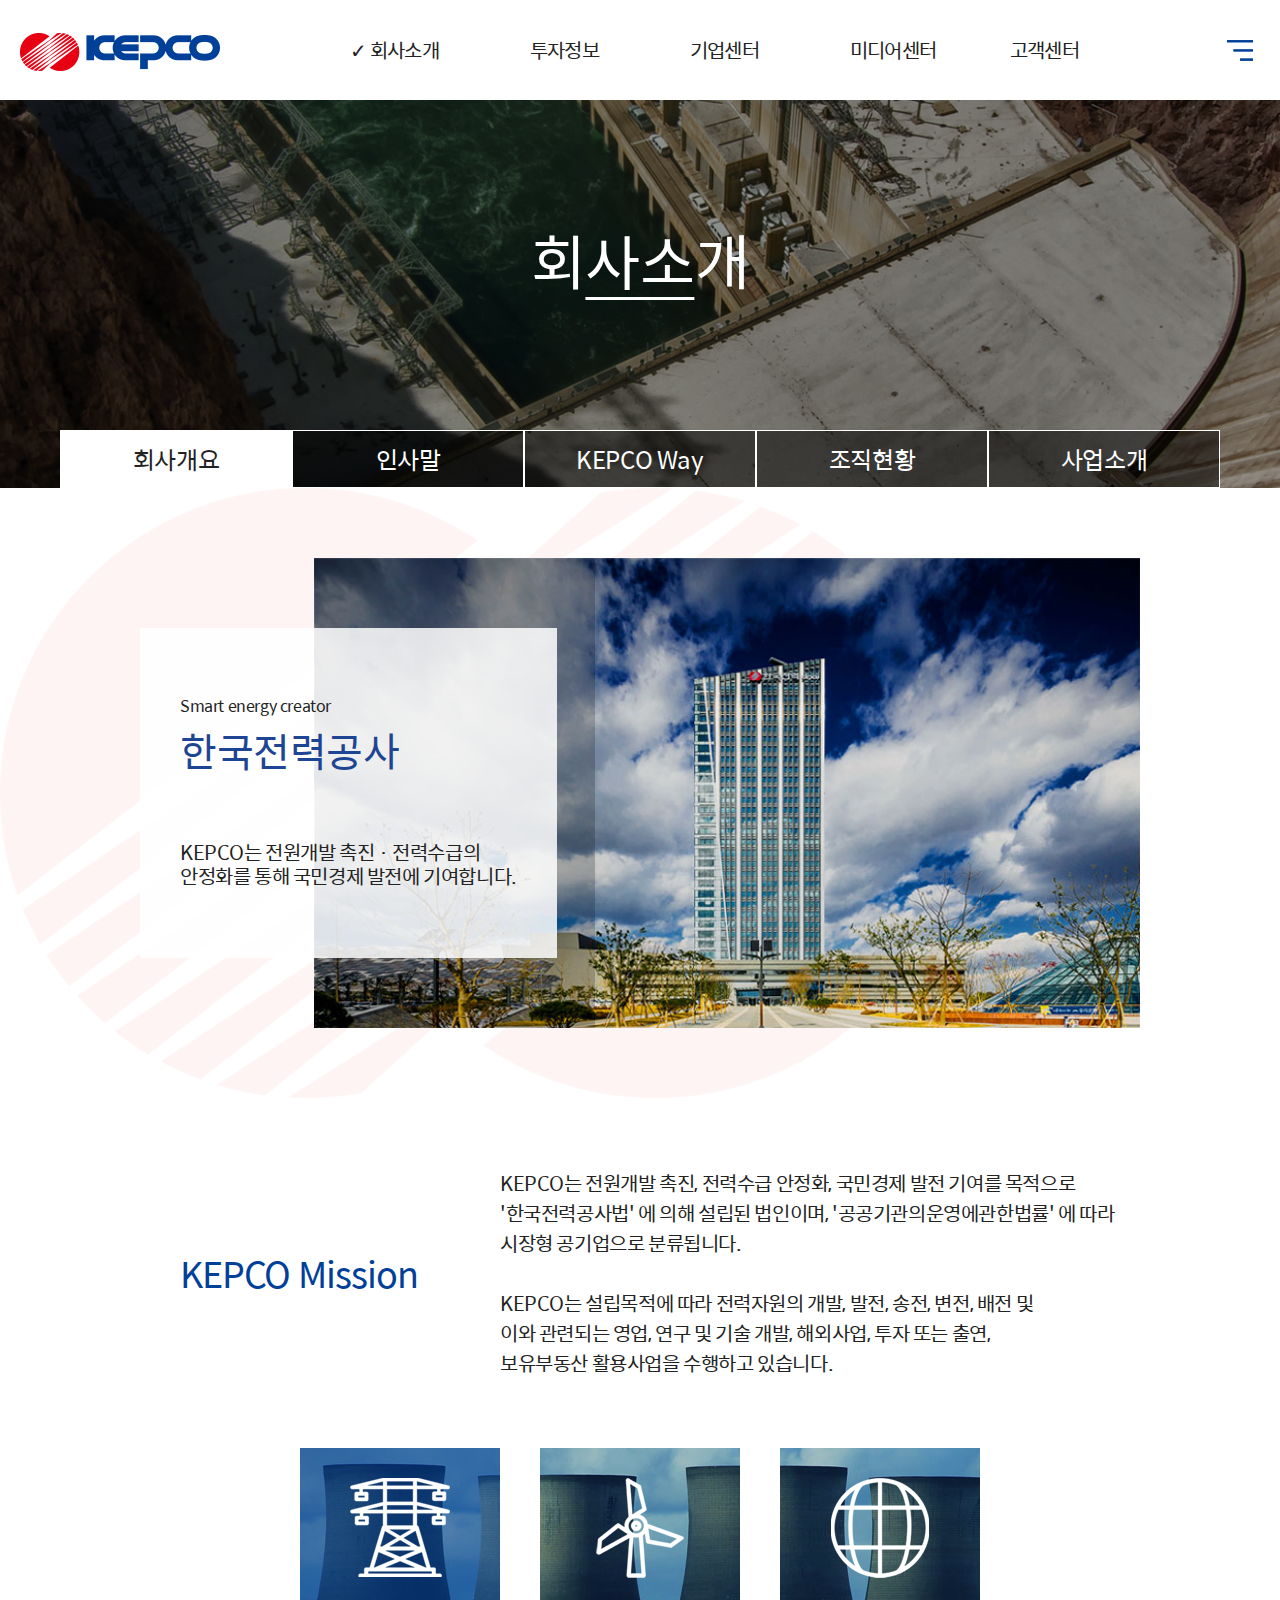
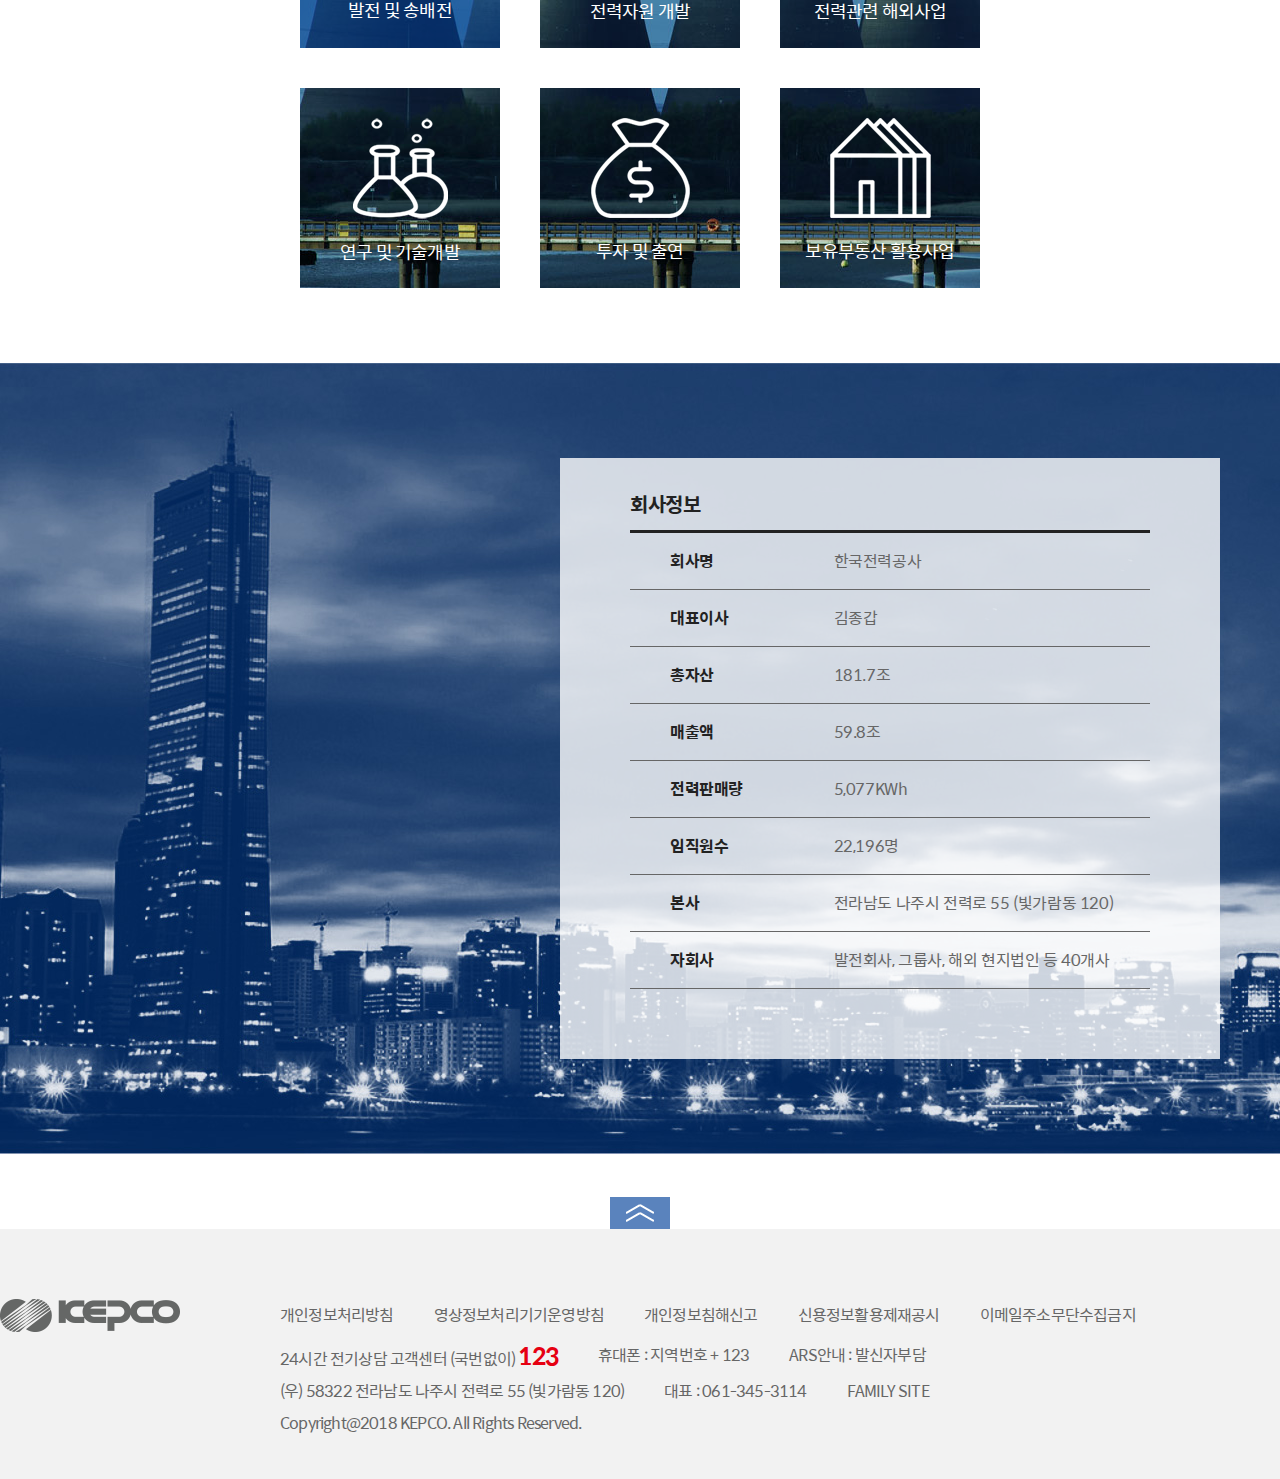
==== about.html @ 369955fd "서브페이지 추가" ====
<!doctype html>
<html>

<head>
    <meta charset="utf-8">
    <meta http-equiv="X-UA-Compatible" content="IE=edge">
    <meta name="description" content="">
    <meta name="viewport" content="width=device-width, initial-scale=1">
    <title>회사개요</title>
    <link rel="shortcut icon" href="img/fa.ico">
    <script src="https://ajax.googleapis.com/ajax/libs/jquery/3.3.1/jquery.min.js"></script>
    <script src="js/about.js"></script>
    <link rel="stylesheet" href="css/reset.css">
    <link rel="stylesheet" href="css/about.css">
</head>

<body>
    <div class="wrap">
        <header>
            <div class="header_wrap">
                <div class="header">
                    <h1 class="logo">
                        <a href="index.html"><img src="img/logo.png" alt="logo"></a>
                    </h1>
                    <ul class="gnb menu">
                        <li class="gnb_item linked_gnb"><a href="about.html">회사소개</a></li>
                        <li class="gnb_item"><a href="#this">투자정보</a></li>
                        <li class="gnb_item"><a href="#this">기업센터</a></li>
                        <li class="gnb_item"><a href="#this">미디어센터</a></li>
                        <li class="gnb_item"><a href="#this">고객센터</a></li>
                    </ul>
                    <a href="#this" class="login_open">로그인열기</a>
                    <ul class="login_menu">
                        <li><a href="#this">Sign In</a></li>
                        <li><a href="#this">Sign Up</a></li>
                        <li>
                            <input type="text">
                            <a href="#this" class="login_search">검색버튼</a>
                        </li>
                    </ul>
                </div>
                <!--.header-->
            </div>
            <!--header_wrap-->
            <ul class="sub_menu menu">
                <li class="sub_menu_container">
                    <ul class="sub_menu_list">
                        <li class="linked"><a href="about.html">회사개요</a></li>
                        <li><a href="#this">인사말</a></li>
                        <li><a href="#this">KEPCO Way</a></li>
                        <li><a href="#this">조직현황</a></li>
                        <li class="linked"><a href="business.html">사업소개</a></li>
                    </ul>
                    <ul class="sub_menu_list">
                        <li><a href="#this">IR정보</a></li>
                        <li><a href="#this">주식정보</a></li>
                        <li><a href="#this">재무정보</a></li>
                        <li><a href="#this">경영공시</a></li>
                    </ul>
                    <ul class="sub_menu_list">
                        <li><a href="#this">기술지원</a></li>
                        <li><a href="#this">기술이전</a></li>
                        <li><a href="#this">설계공모</a></li>
                        <li><a href="#this">에너지밸리</a></li>
                        <li><a href="#this">동반성장</a></li>
                    </ul>
                    <ul class="sub_menu_list">
                        <li><a href="#this">전시/관람</a></li>
                        <li><a href="#this">미디어자료</a></li>
                        <li><a href="#this">스포츠</a></li>
                        <li><a href="#this">공모전</a></li>
                        <li><a href="#this">PR</a></li>
                    </ul>
                    <ul class="sub_menu_list">
                        <li><a href="#this">공지사항</a></li>
                        <li><a href="#this">문의하기</a></li>
                        <li><a href="#this">정보공개</a></li>
                    </ul>
                </li>
            </ul>
            <!--sub_menu-->
        </header>

        <section>
            <div class="company_menu">
                <h2>
                    회사소개
                </h2>
                <ul class="lnb">
                    <li><a href="about.html">회사개요</a></li>
                    <li><a href="#this">인사말</a></li>
                    <li><a href="#this">KEPCO Way</a></li>
                    <li><a href="#this">조직현황</a></li>
                    <li><a href="business.html">사업소개</a></li>
                </ul>
            </div>
            <!--company_menu-->

            <div class="about">
                <div class="about_bg">
                    <div class="about_info">
                        <p class="about_subtitle">Smart energy creator</p>
                        <h3 class="about_title">
                            한국전력공사
                        </h3>
                        <p class="about_txt">
                            KEPCO는 전원개발 촉진 · 전력수급의 <br> 안정화를 통해 국민경제 발전에 기여합니다.
                        </p>
                    </div>
                    <!--info-->
                </div>
                <!--about_bg-->
            </div>
            <!--about-->

            <div class="mission">
                <div class="mission_left">
                    <h3>
                        KEPCO Mission
                    </h3>
                </div>
                <!--left-->
                <div class="mission_right">
                    <p>
                        KEPCO는 전원개발 촉진, 전력수급 안정화, 국민경제 발전 기여를 목적으로 <br> '한국전력공사법' 에 의해 설립된 법인이며, '공공기관의운영에관한법률' 에 따라 <br> 시장형 공기업으로 분류됩니다. <br>
                        <br> KEPCO는 설립목적에 따라 전력자원의 개발, 발전, 송전, 변전, 배전 및 <br> 이와 관련되는 영업, 연구 및 기술 개발, 해외사업, 투자 또는 출연, <br> 보유부동산 활용사업을 수행하고 있습니다.
                    </p>
                </div>
                <!--right-->
            </div>
            <!--mission-->

            <div class="content">
                <div class="move"></div>
                <ul class="content_top">
                    <li>
                        <a href="#this">
                            <img src="img/sub/mission_icon1.png" alt="발전및송배전">
                            <p class="content_txt">발전 및 송배전</p>
                        </a>
                    </li>
                    <li>
                        <a href="#this">
                            <img src="img/sub/mission_icon2.png" alt="전력자원개발">
                            <p class="content_txt">전력자원 개발</p>
                        </a>
                    </li>
                    <li>
                        <a href="#this">
                            <img src="img/sub/mission_icon3.png" alt="전력관련 해외사업">
                            <p class="content_txt">전력관련 해외사업</p>
                        </a>
                    </li>
                </ul>
                <!--content_top-->
                <ul class="content_bottom">
                    <li>
                        <a href="#this">
                            <img src="img/sub/mission_icon4.png" alt="연구 및 기술개발">
                            <p class="content_txt">연구 및 기술개발</p>
                        </a>
                    </li>
                    <li>
                        <a href="#this">
                            <img src="img/sub/mission_icon5.png" alt="투자 및 출연">
                            <p class="content_txt">투자 및 출연</p>
                         </a>
                    </li>
                    <li>
                        <a href="#this">
                            <img src="img/sub/mission_icon6.png" alt="보유부동산 활용사업">
                            <p class="content_txt">보유부동산 활용사업</p>
                        </a>
                    </li>
                </ul>
                <!--content_bottom-->


                <ul class="content_top_bg">
                    <li></li>
                    <li></li>
                    <li></li>
                </ul>
                <!--content_top-->
                <ul class="content_bottom_bg">
                    <li></li>
                    <li></li>
                    <li></li>
                </ul>
                <!--content_bottom-->
            </div>
            <!--content-->
            
            <div class="info">
                <div class="info_container">
                    <div class="info_content">
                        <h3 class="info_title">
                            회사정보
                        </h3>
                        <ul class="info_list">
                            <li>
                                <span class="info_list_name">회사명</span>
                                <span class="info_list_txt">한국전력공사</span>
                            </li>
                            <li>
                                <span class="info_list_name">대표이사</span>
                                <span class="info_list_txt">김종갑</span>
                            </li>
                            <li>
                                <span class="info_list_name">총자산</span>
                                <span class="info_list_txt">181.7조</span>
                            </li>
                            <li>
                                <span class="info_list_name">매출액</span>
                                <span class="info_list_txt">59.8조</span>
                            </li>
                            <li>
                                <span class="info_list_name">전력판매량</span>
                                <span class="info_list_txt">5,077KWh</span>
                            </li>
                            <li>
                                <span class="info_list_name">임직원수</span>
                                <span class="info_list_txt">22,196명</span>
                            </li>
                            <li>
                                <span class="info_list_name">본사</span>
                                <span class="info_list_txt">전라남도 나주시 전력로 55 (빛가람동 120)</span>
                            </li>
                            <li>
                                <span class="info_list_name">자회사</span>
                                <span class="info_list_txt">발전회사, 그룹사, 해외 현지법인 등 40개사</span>
                            </li>
                        </ul>
                    </div><!--content-->
                </div><!--contanier-->
            </div><!--info-->
        </section>
        <!--sectoin-->
        
        <footer>
            <div class="family">
                <div class="family_container">
                    <div class="family_top">
                        <h3 class="family_title">전력그룹사</h3>
                        <ul class="family_list">
                            <li><a href="#this" class="family_item">한국수력원자력㈜</a></li>
                            <li><a href="#this" class="family_item">한국남동발전㈜</a></li>
                            <li><a href="#this" class="family_item">한국중부발전㈜</a></li>
                            <li><a href="#this" class="family_item">한국서부발전㈜</a></li>
                            <li><a href="#this" class="family_item">한국남부발전㈜</a></li>
                            <li><a href="#this" class="family_item">한국동서발전㈜</a></li>
                            <li><a href="#this" class="family_item">한전KDN㈜</a></li>
                        </ul>
                        <ul class="family_list">
                            <li><a href="#this" class="family_item">한국전력기술㈜</a></li>
                            <li><a href="#this" class="family_item">한전KPS㈜</a></li>
                            <li><a href="#this" class="family_item">한전원자력원료㈜</a></li>
                            <li><a href="#this" class="family_item">한전산업개발㈜</a></li>
                            <li><a href="#this" class="family_item">한전병원</a></li>
                            <li><a href="#this" class="family_item">KNGS</a></li>
                        </ul>
                    </div>
                    <div class="family_bottom">
                        <h3 class="family_title">관련사이트</h3>
                        <ul class="family_list">
                            <li><a href="#this" class="family_item">비상임이사경영정보</a></li>
                            <li><a href="#this" class="family_item">전력연구원</a></li>
                            <li><a href="#this" class="family_item">인재개발원</a></li>
                            <li><a href="#this" class="family_item">한전아트센터</a></li>
                            <li><a href="#this" class="family_item">KEPCO스포츠단</a></li>
                            <li><a href="#this" class="family_item">전우회</a></li>
                        </ul>
                    </div>
                    <!--bottom-->
                    <a href="#this" class="family_close">패밀리사이트 닫기</a>
                </div>
                <!--cont-->
            </div>
            <!--family-->
            <div class="footer_contanier">
                <a href="#this" class="family_open">패밀리사이트 열기</a>
                <h3 class="ft_logo"><img src="img/ft_logo.png" alt="footer_logo"></h3>
                <div class="ft_info">
                    <ul class="ft_top">
                        <li class="ft_item"><a href="#this">개인정보처리방침</a></li>
                        <li class="ft_item"><a href="#this">영상정보처리기기운영방침</a></li>
                        <li class="ft_item"><a href="#this">개인정보침해신고</a></li>
                        <li class="ft_item"><a href="#this">신용정보활용제재공시</a></li>
                        <li class="ft_item"><a href="#this">이메일주소무단수집금지</a></li>
                    </ul>
                    <div class="ft_bottom">
                        <ul class="ft_bottom_list">
                            <li class="ft_item">
                                24시간 전기상담 고객센터 (국번없이) <span>123</span>
                            </li>
                            <li class="ft_item">
                                휴대폰 : 지역번호 + 123
                            </li>
                            <li class="ft_item">
                                ARS안내 : 발신자부담
                            </li>
                        </ul>
                        <ul class="ft_bottom_list">
                            <li class="ft_item">
                                (우) 58322 전라남도 나주시 전력로 55 (빛가람동 120)
                            </li>
                            <li class="ft_item">
                                대표 : 061-345-3114
                            </li>
                            <li class="ft_item">
                                <a href="#this" class="family_site">FAMILY SITE</a>
                            </li>
                        </ul>
                        <p class="ft_copy">Copyright@2018 KEPCO. All Rights Reserved.</p>
                    </div>
                </div>
            </div>
            <!--footer_cont-->
        </footer>
    </div>
    <!--wrap-->

</body>

</html>
---- css/about.css ----
@font-face {
    font-family: 'BMYEONSUNG';
    src: url('https://cdn.jsdelivr.net/gh/projectnoonnu/noonfonts_one@1.0/BMYEONSUNG.woff') format('woff');
    font-weight: normal;
    font-style: normal;
}

@font-face {
    font-family: Spoqa Han Sans;
    font-weight: 200;
    src: url('../font/Spoqa Han Sans Thin.woff2') format('woff2'),
    url('../font/Spoqa Han Sans Thin.woff') format('woff'),
    url('../font/Spoqa Han Sans Thin.ttf') format('truetype');
}

@font-face {
    font-family: Spoqa Han Sans;
    font-weight: 300;
    src: url('../font/Spoqa Han Sans Light.woff2'),
    url('../font/Spoqa Han Sans Light.woff'),
    url('../font/Spoqa Han Sans Light.ttf');
}

@font-face {
    font-family: Spoqa Han Sans;
    font-weight: 500;
    src: url('../font/Spoqa Han Sans Regular.woff2'),
    url('../font/Spoqa Han Sans Regular.woff'),
    url('../font/Spoqa Han Sans Regular.ttf');
}

@font-face {
    font-family: Spoqa Han Sans;
    font-weight: 700;
    src: url('../font/Spoqa Han Sans Bold.woff2'),
    url('../font/Spoqa Han Sans Bold.woff'),
    url('../font/Spoqa Han Sans Bold.ttf');
}


/*reset*/

a {
    text-decoration: none;
}

img {
    max-width: 100%;
}

body {
    width: 100%;
    font-family: 'Spoqa Han Sans';
    font-weight: 500;
}

/*header*/
header {
    width: 100%;
    height: 100px;
    background: #fff;
    -webkit-box-shadow: 0px 2px 2px #999;
    box-shadow: 0px 2px 2px #999;
}

.header_wrap {
    margin: 0 auto;
    width: 1280px;
    height: 100%;
}

.header {
    padding: 0px 20px;
    width: 1280px;
    height: 100px;
    line-height: 100px;
    text-align: center;
    position: relative;
    letter-spacing: -0.05em;
}

.header::after {
    display: block;
    clear: both;
    content: '';
}

.logo {
    float: left;
    margin-right: 150px;
    width: 200px;
}

.gnb {
    float: left;
}

.gnb::after {
    display: block;
    clear: both;
    content: '';
}

.gnb_item {
    float: left;
    width: 100px;
    text-align: left;
    margin-left: 60px;
    font-size: 20px;
    font-weight: 500;
    position: relative;
}

.gnb_item:first-child {
    margin-left: 0;
}

.gnb_item a {
    display: inline-block;
    width: 100%;
}

.login_open {
    width: 40px;
    height: 40px;
    float: right;
    margin-top: 30px;
    text-indent: -9999px;
    background: url(../img/gnb_btn.png) no-repeat center center;
}

.login_close {
    background: url(../img/gnb_close.png) no-repeat center center;
}

.login_menu {
    position: absolute;
    width: 160px;
    top: 100%;
    right: 20px;
    line-height: 14px;
    background: rgba(1, 64, 153, 0.6);
    text-align: right;
    padding: 0px 16px 16px;
    font-size: 14px;
    color: white;
    z-index: 150;
    display: none;
}

.login_menu li {
    margin-top: 16px;
}

.login_menu li input {
    width: 85px;
    font-size: 12px;
    border-radius: 5px;
    border: none;
    padding: 2px 5px;
    float: left;
    color: #222;
    -webkit-transition: .3s;
    -o-transition: .3s;
    transition: .3s;
}
.login_menu li input:focus {
    -webkit-box-shadow: 0px 0px 8px #eaf3ff;
            box-shadow: 0px 0px 8px #eaf3ff;
}

.login_search {
    display: inline-block;
    width: 16px;
    height: 16px;
    text-indent: -9999px;
    color: transparent;
    background: url(../img/search.png) no-repeat center center/contain;
}

.sub_menu {
    width: 100%;
    background: rgba(230, 0, 18, 0.4);
    color: white;
    font-size: 16px;
    letter-spacing: -0.05em;
    display: none;
    position: fixed;
    z-index: 100;
}

.sub_menu_container {
    width: 1280px;
    margin: 0 auto;
    padding: 40px 0px 40px 370px;

}

.sub_menu_container::after {
    content: '';
    display: block;
    clear: both;
}

.sub_menu_list {
    float: left;
    margin-right: 60px;
    width: 100px;
}

.sub_menu_list:last-child {
    margin-right: 0px;
}

.sub_menu_list li {
    padding-left: 4px;
    margin-top: 20px;
    position: relative;
}

.sub_menu_list li::after {
    content: '';
    width: 80%;
    height: 2px;
    max-width: 0;
    background: white;
    position: absolute;
    top: 120%;
    left: 4px;
    z-index: 150;
    -webkit-transition: .4s;
    -o-transition: .4s;
    transition: .4s;
}

.sub_menu_list li:hover::after {
    max-width: 100%;

}

.sub_menu_list li:first-child {
    margin-top: 0px;
}
/*header end*/


/*section*/

section {
    width: 100%;
    letter-spacing: -0.025em;
}
.company_menu {
    width: 100%;
    background: url(../img/sub/company_bg.jpg) no-repeat center center / cover;
    color: white;
    padding-top: 130px;
    text-align: center;
    position: relative;
    z-index: 1;
}
.company_menu::before {
    content: '';
    position: absolute;
    top: 0;
    bottom: 0;
    right: 0;
    left: 0;
    background: rgba(0, 0, 0, 0.4);
    z-index: -1;
}
.company_menu h2 {
    font-size: 60px;
    margin-bottom: 140px;
    display: inline-block;
    position: relative;
    z-index: 10;
}
.company_menu h2::before {
    content: '';
    position: absolute;
    width: 50%;
    height: 3px;
    background: white;
    bottom: -10px;
    left: 50%;
    -webkit-transform: translateX(-50%);
        -ms-transform: translateX(-50%);
            transform: translateX(-50%);
}

.lnb {
    width: 1160px;
    margin: 0 auto;
    font-size: 24px;
}
.lnb::after {
    content: '';
    display: block;
    clear: both;
}
.lnb li {
    float: left;
    width: 232px;
    text-align: center;
}
.lnb li a {
    display: block;
    padding: 16px 0px;
    background: rgba(0,0,0,.5);
    border: 1px solid white;
    -webkit-transition: .5s;
    -o-transition: .5s;
    transition: .5s;
}
.lnb li a:hover {
    color: #222;
    background: white;
}
.lnb li:first-child a {
    color: #222;
    background: white;
}

.linked_gnb::before {
    content:'\2713';
    position: absolute;
    top: 0;
    left: -20px;
}
.linked::before {
    content:'\2713';
    position: absolute;
    top: 0;
    left: -10px;
}



/*about*/

.about {
    color: #222;
    background: url(../img/sub/about_logo_bg.png) no-repeat top left / contain;
    padding: 70px 0px;
}
.about_bg {
    width: 1000px;
    margin: 0 auto;
    padding: 70px 0px;
    background: url(../img/sub/about_bg.jpg) no-repeat top right/contain;
    position:relative;
    z-index: 1;
}
.about_bg::after {
    content: '';
    width: 280px;
    height: 100%;
    position: absolute;
    top: 0;
    left: 175px;
    background: rgba(0, 0, 0, 0.2);
    z-index: -1;
}

.about_info {
    display: inline-block;
    padding: 70px 40px;
    background: rgba(255, 255, 255, 0.85);
    text-align: left;
    font-family: 'Spoqa Han Sans';
}

.about_title {
    font-size: 40px;
    color: #1d4593;
    margin-bottom: 70px;
    margin-top: 16px; 
}
.about_txt {
    font-size: 20px;
    line-height: 24px;
}

/*mission*/

.mission {
    width: 1000px;
    margin: 0 auto;
    padding: 70px 0px;
    display: table;
}
.mission::after {
    content: '';
    display: block;
    clear: both;
}
.mission_left {
    display: table-cell;
    vertical-align: middle;
    width: 280px;
    padding-left: 40px;
    color: #014099;
    font-size: 36px;
    text-align: left;
    letter-spacing: -0.025em;
}
.mission_right {
    display: table-cell;
    width: 720px;
    padding-left: 80px;
    font-size: 20px;
    color: #222;
    line-height: 30px;
}/*mission*/

/*content*/

.content {
    width: 680px;
    height: 440px;
    margin: 0 auto;
    text-align: center;
    letter-spacing: -0.05em;
    color: white;
    position: relative;
    margin-bottom: 70px;
}
.content_top,
.content_bottom {
    width: 100%;
    height: 200px;
}
.content_top {
    margin-bottom: 40px;
}
.content_top::after,.content_bottom::after {
    content: '';
    display: none;
    clear: both;
}
.content_top li,.content_bottom li,
.content_top_bg li,.content_bottom_bg li{
    width: 200px;
    height: 200px;
    float: left;
    margin-right: 40px;
    position: relative;
    z-index: 3;
}
.content_top li:nth-child(3),.content_bottom li:nth-child(3),
.content_top_bg li:nth-child(3),.content_bottom_bg li:nth-child(3){
    margin-right: 0px;
}


.content_top_bg li::before,.content_bottom_bg li::before {
    content: '';
    position: absolute;
    top: 0;
    bottom: 0;
    left: 0;
    right: 0;
    background: rgba(0, 0, 0, 0.1);
    z-index: -2;
}
.content_top_bg,.content_bottom_bg {
    position: absolute;
    left: 0;
    width: 680px;
    height: 200px;
    z-index: 10;
}
.content_top_bg {
    top: 0;
}
.content_bottom_bg {
    bottom: 0;
}
.move {
    position: absolute;
    width: 200px;
    height: 200px;
    margin: 0;
    padding: 0;
    top: 0;
    left: 0;
    z-index:15;
    background: rgba(1, 64, 153, 0.5);
    background-clip: padding-box;
    -webkit-transition: .5s;
    -o-transition: .5s;
    transition: .5s;
}
.content_top,
.content_bottom {
    position: relative;
    z-index: 20;
}
.content_top_bg li:nth-child(1) {
    background: url(../img/sub/mission_bg01.jpg) no-repeat center center / cover;
}
.content_top_bg li:nth-child(2) {
    background: url(../img/sub/mission_bg02.jpg) no-repeat center center / cover;
}
.content_top_bg li:nth-child(3) {
    background: url(../img/sub/mission_bg03.jpg) no-repeat center center / cover;
}
.content_bottom_bg li:nth-child(1) {
    background: url(../img/sub/mission_bg04.jpg) no-repeat center center / cover;
}
.content_bottom_bg li:nth-child(2) {
    background: url(../img/sub/mission_bg05.jpg) no-repeat center center / cover;
}
.content_bottom_bg li:nth-child(3) {
    background: url(../img/sub/mission_bg06.jpg) no-repeat center center / cover;
}
.content_txt {
    margin-top: 24px;
    font-size: 18px;
}

.content_top li a,.content_bottom li a {
    display: block;
    width: 200px;
    height: 200px;
    padding-top:30px;
    position: absolute;
    top: 0;
    left: 0;
    z-index: 10;
}
/*content_end*/


/*info*/

.info {
    width: 100%;
    background: url(../img/sub/about_infobg.jpg) no-repeat center center;
    padding: 100px 0px;
    margin-bottom: 70px;
}

.info_container {
    width: 1160px;
    margin: 0 auto;
}
.info_container::after {
    content: '';
    display: block;
    clear: both;
}

.info_content {
    width: 660px;
    padding: 36px 70px 70px 70px;
    background: rgba(255, 255, 255, 0.8);
    float: right;
}


.info_title {
    font-size: 20px;
    font-weight: 700;
    margin-bottom: 16px;
    color: #222;
}
.info_list {
    width: 520px;
    text-align: left;
    border-top: 3px solid #222;
}
.info_list li{
    width: 100%;
    padding: 20px 0px 20px 40px;
    border-bottom: 1px solid #666;
/*    font-size: 16px;*/
}
.info_list_name {
    display: inline-block;
    width: 160px;
    color: #222;
    font-weight: 700;
}
.info_list_txt {
    color: #666;
}

/*footer*/
footer {
    width: 100%;
    background: #f2f2f2;
}

.family {
    width: 100%;
    background: white;
    display: none;
}
.family_container {
    width: 1160px;
    padding: 40px 0px;
    margin: 0 auto;
    letter-spacing: -0.05em;
    position: relative;
}
.family_top {
    margin-bottom: 40px;
}

.family_title {
    font-size: 20px;
    color: #014099;
    margin-bottom: 24px;
}
.family_list {
    color: #666;
    width: 100%;
    line-height: 28px;
}
.family_list::after {
    content: '';
    display: block;
    clear: both;
}
.family_list li {
    float: left;
    margin-right: 20px;
}
.family_item {
    display: inline-block;
    width: 130px;
}
.family_item:hover {
    text-decoration: underline;
}
.family_close {
    display: block;
    width: 60px;
    height: 32px;
    text-indent: -9999px;
    background: url(../img/site_close.png) no-repeat center center;
    background-color: rgba(230, 0, 18, 0.65);
    position: absolute;
    top: 0;
    left: 50%;
    margin-left: -30px;
}
.family_active {
    height: 0px;
    max-height: 0px;
}


.footer_contanier {
    width: 1280px;
    margin: 0 auto;
    padding-top: 70px;
    padding-bottom: 40px;
    position: relative;
}
.footer_contanier::after {
    content: '';
    display: block;
    clear: both;
}
.family_open {
    display: block;
    width: 60px;
    height: 32px;
    background: url(../img/site_open.png) no-repeat center center;
    background-color: rgba(1, 64, 153, 0.65);
    text-indent: -9999px;
    position: absolute;
    top:-32px;
    left: 50%;
    margin-left: -30px;
}
.ft_logo {
    width: 200px;
    float: left;
    margin-right: 80px;
}
.ft_info {
    float: left;
    color: #666;
    letter-spacing: -0.05em;
}
.ft_top {
    margin-bottom: 40px;
}
.ft_bottom_list::after {
    content: '';
    display: block;
    clear: both;
}
.ft_item {
    float: left;
    margin-right: 40px;
    line-height: 32px;
}
.ft_item:last-child {
    margin-right: 0;
}
.ft_item span {
    color: #e60012;
    font-size: 24px;
    font-weight: 700;
}
.ft_copy {
    line-height: 32px;
}
.ft_info a:hover {
    text-decoration: overline;
}
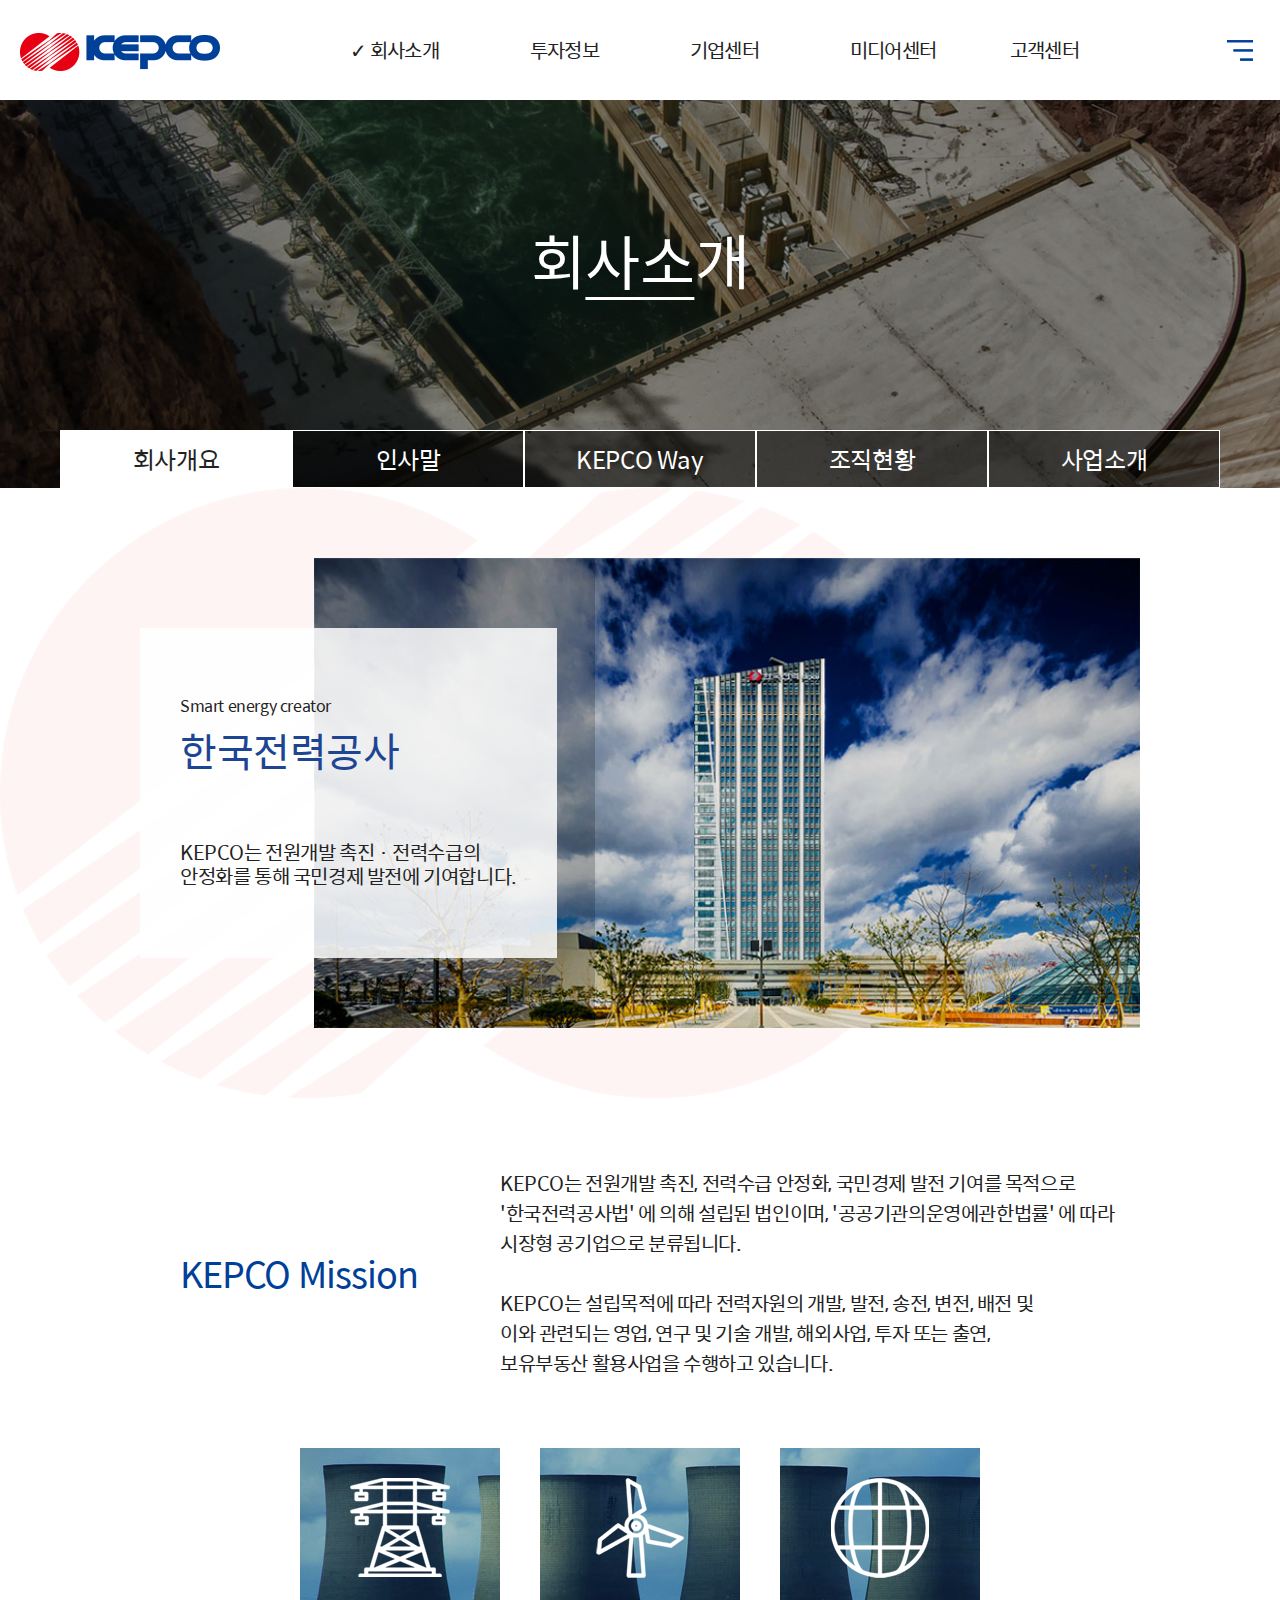
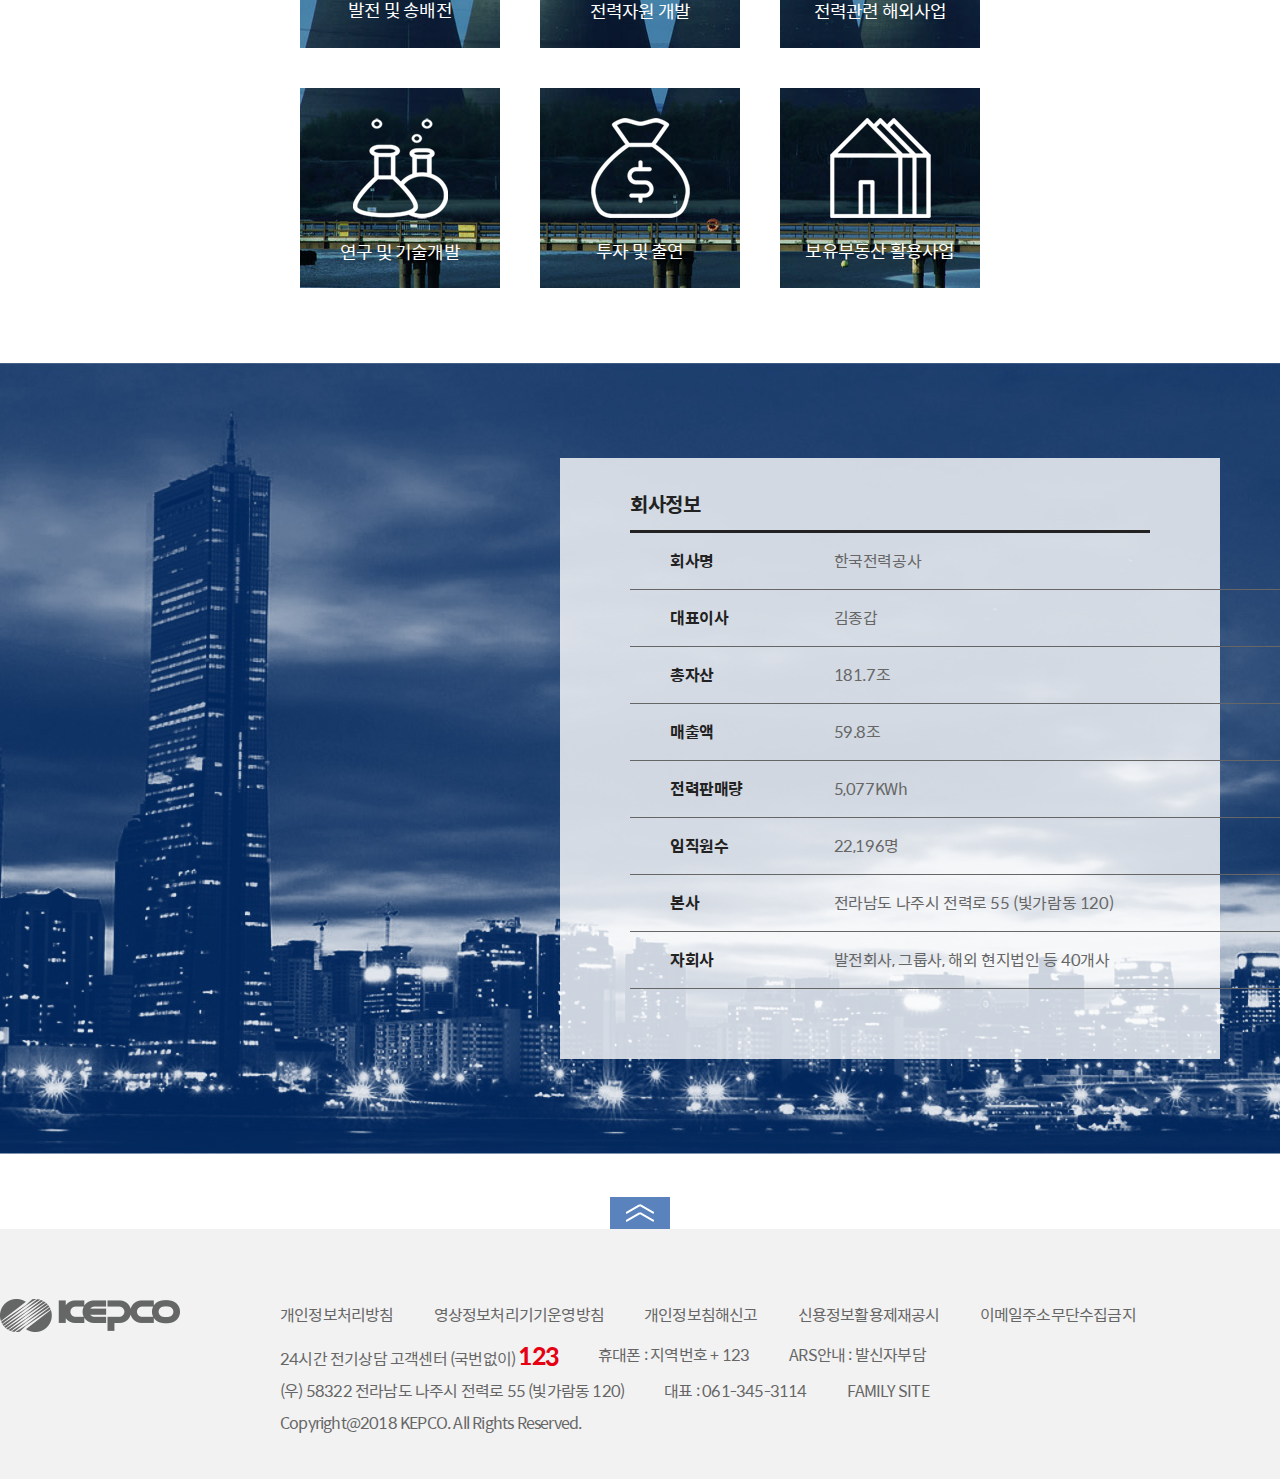
==== commit ab4e9c03: "Add files via upload" ====
--- a/about.html
+++ b/about.html
@@ -131,46 +131,51 @@
             <!--mission-->
 
             <div class="content">
-                <div class="move"></div>
                 <ul class="content_top">
-                    <li>
+                    <li class="bg_wrap">
                         <a href="#this">
                             <img src="img/sub/mission_icon1.png" alt="발전및송배전">
                             <p class="content_txt">발전 및 송배전</p>
                         </a>
-                    </li>
-                    <li>
+                        <div class="content_bg"></div>
+                    </li>
+                    <li class="bg_wrap">
                         <a href="#this">
                             <img src="img/sub/mission_icon2.png" alt="전력자원개발">
                             <p class="content_txt">전력자원 개발</p>
                         </a>
-                    </li>
-                    <li>
+                        <div class="content_bg"></div>
+                    </li>
+                    <li class="bg_wrap">
                         <a href="#this">
                             <img src="img/sub/mission_icon3.png" alt="전력관련 해외사업">
                             <p class="content_txt">전력관련 해외사업</p>
                         </a>
+                        <div class="content_bg"></div>
                     </li>
                 </ul>
                 <!--content_top-->
                 <ul class="content_bottom">
-                    <li>
+                    <li class="bg_wrap">
                         <a href="#this">
                             <img src="img/sub/mission_icon4.png" alt="연구 및 기술개발">
                             <p class="content_txt">연구 및 기술개발</p>
                         </a>
-                    </li>
-                    <li>
+                        <div class="content_bg"></div>
+                    </li>
+                    <li class="bg_wrap">
                         <a href="#this">
                             <img src="img/sub/mission_icon5.png" alt="투자 및 출연">
                             <p class="content_txt">투자 및 출연</p>
                          </a>
-                    </li>
-                    <li>
+                         <div class="content_bg"></div>
+                    </li>
+                    <li class="bg_wrap">
                         <a href="#this">
                             <img src="img/sub/mission_icon6.png" alt="보유부동산 활용사업">
                             <p class="content_txt">보유부동산 활용사업</p>
                         </a>
+                        <div class="content_bg"></div>
                     </li>
                 </ul>
                 <!--content_bottom-->
--- a/css/about.css
+++ b/css/about.css
@@ -50,13 +50,16 @@
 
 body {
     width: 100%;
+    min-width: 1280px;
     font-family: 'Spoqa Han Sans';
     font-weight: 500;
 }
 
 /*header*/
+
 header {
     width: 100%;
+    min-width: 1280px;
     height: 100px;
     background: #fff;
     -webkit-box-shadow: 0px 2px 2px #999;
@@ -164,9 +167,10 @@
     -o-transition: .3s;
     transition: .3s;
 }
+
 .login_menu li input:focus {
     -webkit-box-shadow: 0px 0px 8px #eaf3ff;
-            box-shadow: 0px 0px 8px #eaf3ff;
+    box-shadow: 0px 0px 8px #eaf3ff;
 }
 
 .login_search {
@@ -180,6 +184,7 @@
 
 .sub_menu {
     width: 100%;
+    min-width: 1280px;
     background: rgba(230, 0, 18, 0.4);
     color: white;
     font-size: 16px;
@@ -241,17 +246,20 @@
 .sub_menu_list li:first-child {
     margin-top: 0px;
 }
+
 /*header end*/
 
-
 /*section*/
 
 section {
     width: 100%;
+    min-width: 1280px;
     letter-spacing: -0.025em;
 }
+
 .company_menu {
     width: 100%;
+    min-width: 1280px;
     background: url(../img/sub/company_bg.jpg) no-repeat center center / cover;
     color: white;
     padding-top: 130px;
@@ -259,6 +267,7 @@
     position: relative;
     z-index: 1;
 }
+
 .company_menu::before {
     content: '';
     position: absolute;
@@ -269,6 +278,7 @@
     background: rgba(0, 0, 0, 0.4);
     z-index: -1;
 }
+
 .company_menu h2 {
     font-size: 60px;
     margin-bottom: 140px;
@@ -276,6 +286,7 @@
     position: relative;
     z-index: 10;
 }
+
 .company_menu h2::before {
     content: '';
     position: absolute;
@@ -285,8 +296,8 @@
     bottom: -10px;
     left: 50%;
     -webkit-transform: translateX(-50%);
-        -ms-transform: translateX(-50%);
-            transform: translateX(-50%);
+    -ms-transform: translateX(-50%);
+    transform: translateX(-50%);
 }
 
 .lnb {
@@ -294,42 +305,48 @@
     margin: 0 auto;
     font-size: 24px;
 }
+
 .lnb::after {
     content: '';
     display: block;
     clear: both;
 }
+
 .lnb li {
     float: left;
     width: 232px;
     text-align: center;
 }
+
 .lnb li a {
     display: block;
     padding: 16px 0px;
-    background: rgba(0,0,0,.5);
+    background: rgba(0, 0, 0, .5);
     border: 1px solid white;
     -webkit-transition: .5s;
     -o-transition: .5s;
     transition: .5s;
 }
+
 .lnb li a:hover {
     color: #222;
     background: white;
 }
+
 .lnb li:first-child a {
     color: #222;
     background: white;
 }
 
 .linked_gnb::before {
-    content:'\2713';
+    content: '\2713';
     position: absolute;
     top: 0;
     left: -20px;
 }
+
 .linked::before {
-    content:'\2713';
+    content: '\2713';
     position: absolute;
     top: 0;
     left: -10px;
@@ -344,14 +361,16 @@
     background: url(../img/sub/about_logo_bg.png) no-repeat top left / contain;
     padding: 70px 0px;
 }
+
 .about_bg {
     width: 1000px;
     margin: 0 auto;
     padding: 70px 0px;
     background: url(../img/sub/about_bg.jpg) no-repeat top right/contain;
-    position:relative;
+    position: relative;
     z-index: 1;
 }
+
 .about_bg::after {
     content: '';
     width: 280px;
@@ -375,8 +394,9 @@
     font-size: 40px;
     color: #1d4593;
     margin-bottom: 70px;
-    margin-top: 16px; 
-}
+    margin-top: 16px;
+}
+
 .about_txt {
     font-size: 20px;
     line-height: 24px;
@@ -390,11 +410,13 @@
     padding: 70px 0px;
     display: table;
 }
+
 .mission::after {
     content: '';
     display: block;
     clear: both;
 }
+
 .mission_left {
     display: table-cell;
     vertical-align: middle;
@@ -405,6 +427,7 @@
     text-align: left;
     letter-spacing: -0.025em;
 }
+
 .mission_right {
     display: table-cell;
     width: 720px;
@@ -412,7 +435,9 @@
     font-size: 20px;
     color: #222;
     line-height: 30px;
-}/*mission*/
+}
+
+/*mission*/
 
 /*content*/
 
@@ -426,35 +451,48 @@
     position: relative;
     margin-bottom: 70px;
 }
+
 .content_top,
 .content_bottom {
     width: 100%;
+    min-width: 1280px;
     height: 200px;
 }
+
 .content_top {
     margin-bottom: 40px;
 }
-.content_top::after,.content_bottom::after {
+
+.content_top::after,
+.content_bottom::after {
     content: '';
     display: none;
     clear: both;
 }
-.content_top li,.content_bottom li,
-.content_top_bg li,.content_bottom_bg li{
+
+.content_top li,
+.content_bottom li,
+.content_top_bg li,
+.content_bottom_bg li {
     width: 200px;
     height: 200px;
     float: left;
     margin-right: 40px;
     position: relative;
     z-index: 3;
-}
-.content_top li:nth-child(3),.content_bottom li:nth-child(3),
-.content_top_bg li:nth-child(3),.content_bottom_bg li:nth-child(3){
+    overflow: hidden;
+}
+
+.content_top li:nth-child(3),
+.content_bottom li:nth-child(3),
+.content_top_bg li:nth-child(3),
+.content_bottom_bg li:nth-child(3) {
     margin-right: 0px;
 }
 
 
-.content_top_bg li::before,.content_bottom_bg li::before {
+.content_top_bg li::before,
+.content_bottom_bg li::before {
     content: '';
     position: absolute;
     top: 0;
@@ -464,79 +502,92 @@
     background: rgba(0, 0, 0, 0.1);
     z-index: -2;
 }
-.content_top_bg,.content_bottom_bg {
+
+.content_top_bg,
+.content_bottom_bg {
     position: absolute;
     left: 0;
     width: 680px;
     height: 200px;
     z-index: 10;
 }
+
 .content_top_bg {
     top: 0;
 }
+
 .content_bottom_bg {
     bottom: 0;
 }
-.move {
-    position: absolute;
-    width: 200px;
-    height: 200px;
-    margin: 0;
-    padding: 0;
-    top: 0;
-    left: 0;
-    z-index:15;
-    background: rgba(1, 64, 153, 0.5);
-    background-clip: padding-box;
-    -webkit-transition: .5s;
-    -o-transition: .5s;
-    transition: .5s;
-}
+
 .content_top,
 .content_bottom {
     position: relative;
     z-index: 20;
 }
+
 .content_top_bg li:nth-child(1) {
     background: url(../img/sub/mission_bg01.jpg) no-repeat center center / cover;
 }
+
 .content_top_bg li:nth-child(2) {
     background: url(../img/sub/mission_bg02.jpg) no-repeat center center / cover;
 }
+
 .content_top_bg li:nth-child(3) {
     background: url(../img/sub/mission_bg03.jpg) no-repeat center center / cover;
 }
+
 .content_bottom_bg li:nth-child(1) {
     background: url(../img/sub/mission_bg04.jpg) no-repeat center center / cover;
 }
+
 .content_bottom_bg li:nth-child(2) {
     background: url(../img/sub/mission_bg05.jpg) no-repeat center center / cover;
 }
+
 .content_bottom_bg li:nth-child(3) {
     background: url(../img/sub/mission_bg06.jpg) no-repeat center center / cover;
 }
+
 .content_txt {
     margin-top: 24px;
     font-size: 18px;
 }
 
-.content_top li a,.content_bottom li a {
+.content_top li a,
+.content_bottom li a {
     display: block;
     width: 200px;
     height: 200px;
-    padding-top:30px;
+    padding-top: 30px;
     position: absolute;
     top: 0;
     left: 0;
     z-index: 10;
 }
+
+.content_bg {
+    position: absolute;
+    width: 100%;
+    height: 100%;
+    top: 0;
+    left: 0;
+    background: rgba(1, 64, 153, 0.5);
+    -webkit-transform:translate3d(-100%,-100%,0);
+            transform:translate3d(-100%,-100%,0); 
+    -webkit-transition:all 0.3s; 
+    -o-transition:all 0.3s; 
+    transition:all 0.3s; 
+}
+
 /*content_end*/
 
-
 /*info*/
 
 .info {
     width: 100%;
+    min-width: 1280px;
     background: url(../img/sub/about_infobg.jpg) no-repeat center center;
     padding: 100px 0px;
     margin-bottom: 70px;
@@ -546,6 +597,7 @@
     width: 1160px;
     margin: 0 auto;
 }
+
 .info_container::after {
     content: '';
     display: block;
@@ -566,38 +618,47 @@
     margin-bottom: 16px;
     color: #222;
 }
+
 .info_list {
     width: 520px;
     text-align: left;
     border-top: 3px solid #222;
 }
-.info_list li{
-    width: 100%;
+
+.info_list li {
+    width: 100%;
+    min-width: 1280px;
     padding: 20px 0px 20px 40px;
     border-bottom: 1px solid #666;
-/*    font-size: 16px;*/
-}
+    /*    font-size: 16px;*/
+}
+
 .info_list_name {
     display: inline-block;
     width: 160px;
     color: #222;
     font-weight: 700;
 }
+
 .info_list_txt {
     color: #666;
 }
 
 /*footer*/
+
 footer {
     width: 100%;
+    min-width: 1280px;
     background: #f2f2f2;
 }
 
 .family {
     width: 100%;
+    min-width: 1280px;
     background: white;
     display: none;
 }
+
 .family_container {
     width: 1160px;
     padding: 40px 0px;
@@ -605,6 +666,7 @@
     letter-spacing: -0.05em;
     position: relative;
 }
+
 .family_top {
     margin-bottom: 40px;
 }
@@ -614,27 +676,34 @@
     color: #014099;
     margin-bottom: 24px;
 }
+
 .family_list {
     color: #666;
     width: 100%;
+    min-width: 1280px;
     line-height: 28px;
 }
+
 .family_list::after {
     content: '';
     display: block;
     clear: both;
 }
+
 .family_list li {
     float: left;
     margin-right: 20px;
 }
+
 .family_item {
     display: inline-block;
     width: 130px;
 }
+
 .family_item:hover {
     text-decoration: underline;
 }
+
 .family_close {
     display: block;
     width: 60px;
@@ -647,6 +716,7 @@
     left: 50%;
     margin-left: -30px;
 }
+
 .family_active {
     height: 0px;
     max-height: 0px;
@@ -660,11 +730,13 @@
     padding-bottom: 40px;
     position: relative;
 }
+
 .footer_contanier::after {
     content: '';
     display: block;
     clear: both;
 }
+
 .family_open {
     display: block;
     width: 60px;
@@ -673,44 +745,53 @@
     background-color: rgba(1, 64, 153, 0.65);
     text-indent: -9999px;
     position: absolute;
-    top:-32px;
+    top: -32px;
     left: 50%;
     margin-left: -30px;
 }
+
 .ft_logo {
     width: 200px;
     float: left;
     margin-right: 80px;
 }
+
 .ft_info {
     float: left;
     color: #666;
     letter-spacing: -0.05em;
 }
+
 .ft_top {
     margin-bottom: 40px;
 }
+
 .ft_bottom_list::after {
     content: '';
     display: block;
     clear: both;
 }
+
 .ft_item {
     float: left;
     margin-right: 40px;
     line-height: 32px;
 }
+
 .ft_item:last-child {
     margin-right: 0;
 }
+
 .ft_item span {
     color: #e60012;
     font-size: 24px;
     font-weight: 700;
 }
+
 .ft_copy {
     line-height: 32px;
 }
+
 .ft_info a:hover {
     text-decoration: overline;
-}+}
